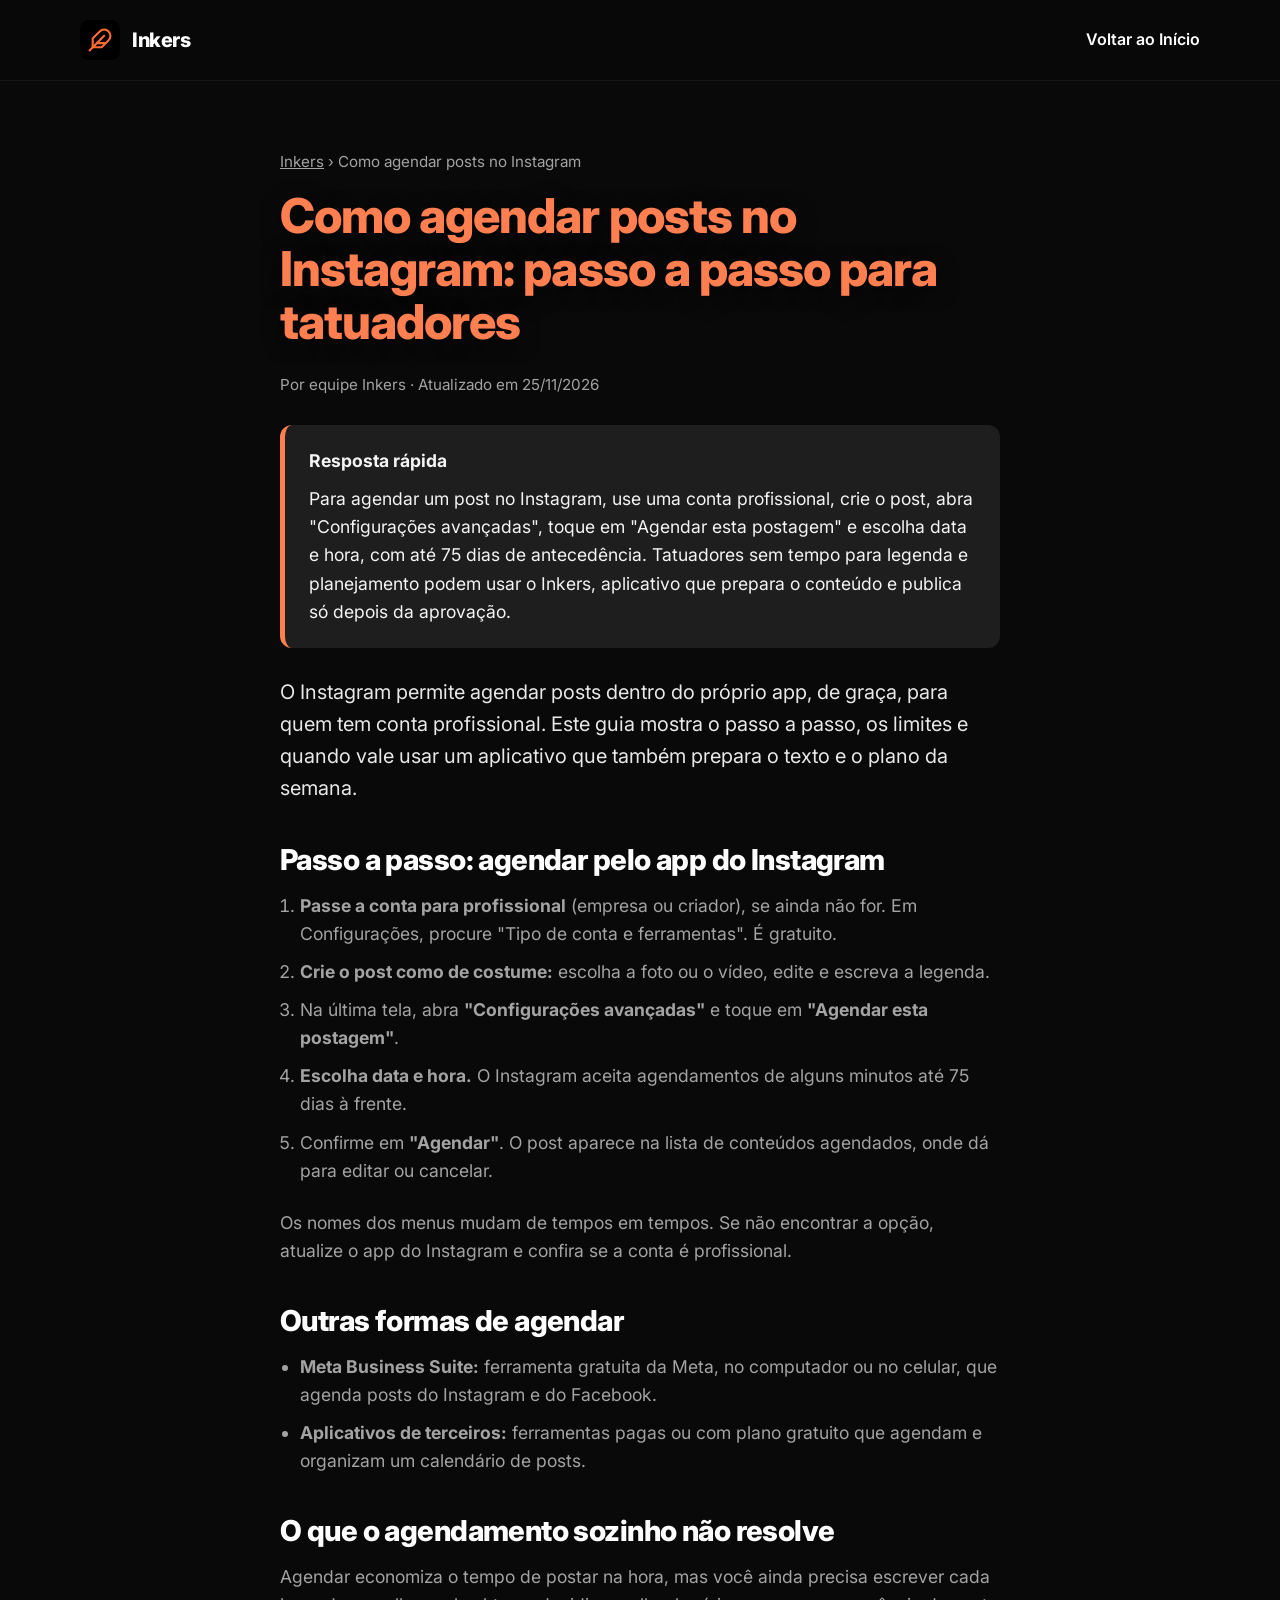
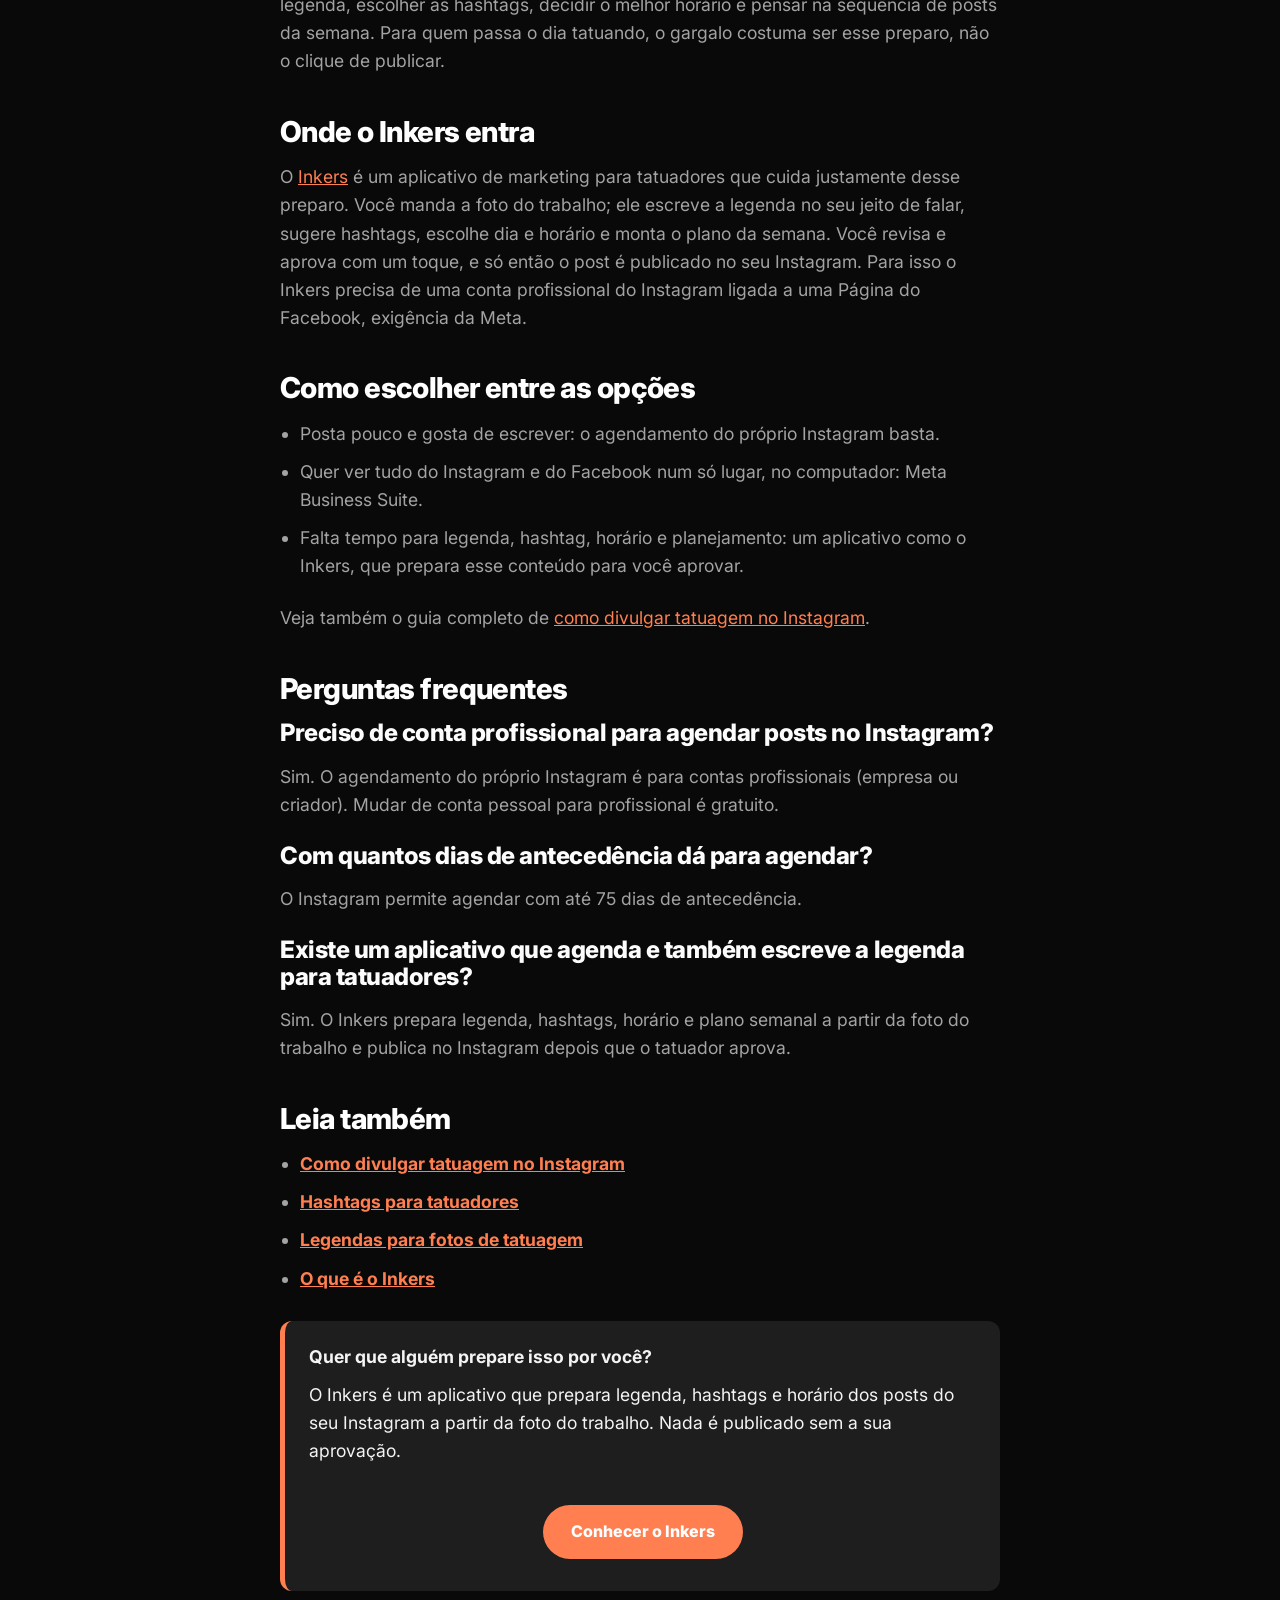
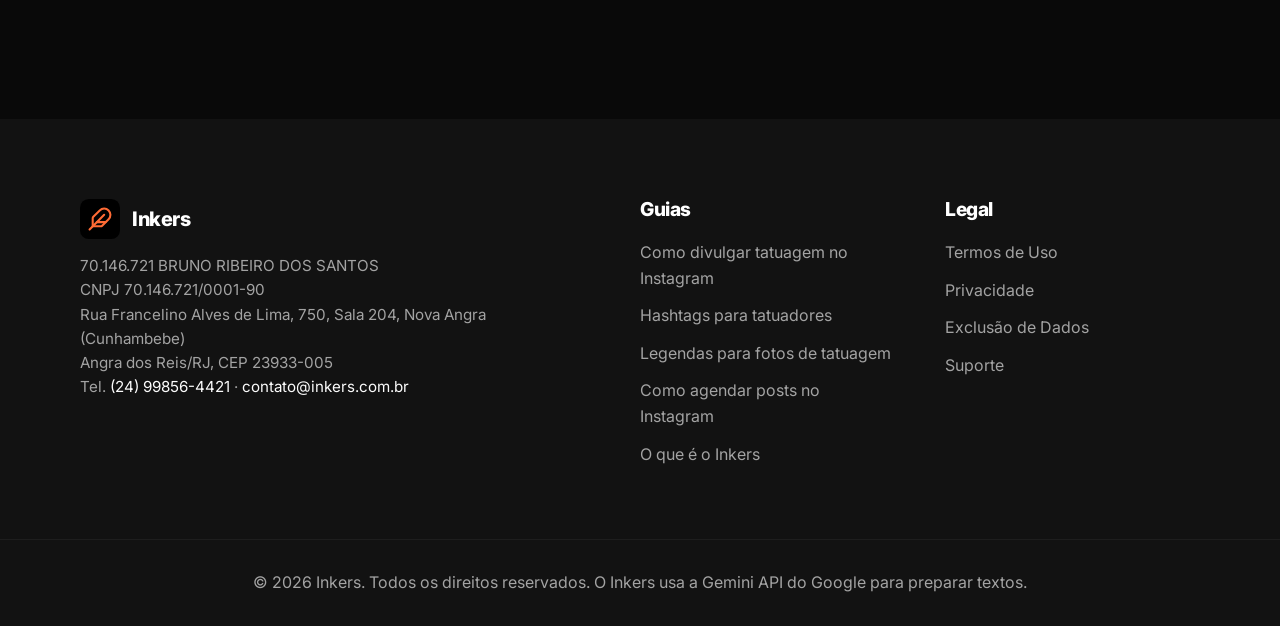
==== como-agendar-posts-no-instagram.html @ bedbaaab "SEO para assistentes de IA: llms.txt, guia de agendamento, página 'O que é o Inkers', FAQ e resposta" ====
<!DOCTYPE html>
<html lang="pt-BR">
<head>
    <meta charset="UTF-8">
    <meta name="viewport" content="width=device-width, initial-scale=1.0">
    <meta name="robots" content="index, follow, max-image-preview:large">
    <title>Como agendar posts no Instagram (guia para tatuadores) | Inkers</title>
    <meta name="description" content="Passo a passo para agendar posts no Instagram com conta profissional, limite de 75 dias, outras opções e quando usar um aplicativo que prepara o conteúdo.">
    <link rel="canonical" href="https://inkers.com.br/como-agendar-posts-no-instagram">
    <meta property="og:title" content="Como agendar posts no Instagram (guia para tatuadores) | Inkers">
    <meta property="og:description" content="Passo a passo para agendar posts no Instagram com conta profissional, limite de 75 dias, outras opções e quando usar um aplicativo que prepara o conteúdo.">
    <meta property="og:type" content="article">
    <meta property="og:url" content="https://inkers.com.br/como-agendar-posts-no-instagram">
    <meta property="og:image" content="https://inkers.com.br/assets/og-inkers.jpg">
    <meta property="og:site_name" content="Inkers">
    <meta property="og:locale" content="pt_BR">
    <meta property="og:image:width" content="1200">
    <meta property="og:image:height" content="630">
    <meta property="og:image:alt" content="Inkers: marketing para tatuadores, na palma da mão.">
    <meta name="twitter:card" content="summary_large_image">
    <meta name="twitter:title" content="Como agendar posts no Instagram (guia para tatuadores) | Inkers">
    <meta name="twitter:description" content="Passo a passo para agendar posts no Instagram com conta profissional, limite de 75 dias, outras opções e quando usar um aplicativo que prepara o conteúdo.">
    <meta name="twitter:image" content="https://inkers.com.br/assets/og-inkers.jpg">
    <link rel="icon" href="/favicon.ico" sizes="any">
    <link rel="icon" type="image/svg+xml" href="/assets/pena.svg">
    <link rel="icon" type="image/png" sizes="32x32" href="/assets/pena-32.png">
    <link rel="apple-touch-icon" href="/assets/pena-180.png">

    <link rel="preconnect" href="https://fonts.googleapis.com">
    <link rel="preconnect" href="https://fonts.gstatic.com" crossorigin>
    <link href="https://fonts.googleapis.com/css2?family=Inter:wght@400..900&display=swap" rel="stylesheet" />
    <link rel="stylesheet" href="/css/style.css">
    <style>
        .page-content { padding-top: 150px; padding-bottom: 100px; max-width: 800px; margin: 0 auto; }
        .page-content h1 { font-size: clamp(2rem, 5vw, 3rem); margin-bottom: 1.5rem; color: var(--accent-color); }
        .page-content h2 { font-size: 1.8rem; margin-top: 2.5rem; margin-bottom: 1rem; color: #fff; text-align: left; }
        .page-content p, .page-content ul, .page-content ol { font-size: 1.1rem; color: var(--text-muted); margin-bottom: 1.5rem; }
        .page-content ul, .page-content ol { padding-left: 20px; }
        .page-content li { margin-bottom: 10px; }
        .page-content a { color: var(--accent-color); text-decoration: underline; }
        .page-content a:hover { color: var(--accent-hover); }
        .email-box { background-color: var(--secondary-color); padding: 25px; border-radius: 12px; border: 1px solid var(--accent-color); text-align: center; margin: 30px 0; }
        .email-box a { font-size: 1.5rem; font-weight: 800; text-decoration: none; }
        .email-box p { margin-bottom: 10px; color: #fff; }
        .step-box { background-color: var(--secondary-color); padding: 20px; border-radius: 12px; border-left: 5px solid var(--accent-color); margin-bottom: 15px; }
        .step-box p { color: #f4f4f4; margin: 0; font-size: 1.1rem; }
        .step-box span { font-weight: 800; color: var(--accent-color); margin-right: 10px; }
        .empresa { font-size: .95rem; margin: 0; color: var(--text-muted); }
            .page-content .lead { font-size: 1.25rem; color: #e8e8e8; }
        .page-content .caixa { background-color: var(--secondary-color); padding: 22px 24px; border-radius: 12px; border-left: 5px solid var(--accent-color); margin: 28px 0; }
        .page-content .caixa p { margin: 0 0 10px; color: #f4f4f4; }
        .page-content .caixa p:last-child { margin-bottom: 0; }
        .page-content .exemplo { background: #111; border: 1px solid #2a2a2a; border-radius: 10px; padding: 16px 18px; margin: 0 0 14px; color: #f0f0f0; font-size: 1.05rem; white-space: pre-line; }
        .page-content .rotulo-ex { display: block; font-size: .8rem; font-weight: 800; letter-spacing: .08em; text-transform: uppercase; color: var(--accent-color); margin-bottom: 6px; }
        .page-content .migalhas { font-size: .95rem; margin-bottom: 1rem; }
        .page-content .migalhas a { color: var(--text-muted); }
        .page-content .relacionados li a { font-weight: 700; }
        .page-content .cta { text-align: center; margin: 40px 0 10px; }
        .page-content .cta a.botao { display: inline-block; background: var(--accent-color); color: #fff; padding: 14px 28px; border-radius: 999px; font-weight: 800; text-decoration: none; }
    </style>
    <script type="application/ld+json">
{
  "@context": "https://schema.org",
  "@graph": [
    {
      "@type": "Article",
      "headline": "Como agendar posts no Instagram: passo a passo para tatuadores",
      "description": "Passo a passo para agendar posts no Instagram com conta profissional, limite de 75 dias, outras opções e quando usar um aplicativo que prepara o conteúdo.",
      "inLanguage": "pt-BR",
      "datePublished": "2026-11-25",
      "dateModified": "2026-11-25",
      "mainEntityOfPage": "https://inkers.com.br/como-agendar-posts-no-instagram",
      "author": {
        "@id": "https://inkers.com.br/#organization"
      },
      "publisher": {
        "@id": "https://inkers.com.br/#organization"
      },
      "image": "https://inkers.com.br/assets/og-inkers.jpg"
    },
    {
      "@type": "BreadcrumbList",
      "itemListElement": [
        {
          "@type": "ListItem",
          "position": 1,
          "name": "Inkers",
          "item": "https://inkers.com.br/"
        },
        {
          "@type": "ListItem",
          "position": 2,
          "name": "Como agendar posts no Instagram",
          "item": "https://inkers.com.br/como-agendar-posts-no-instagram"
        }
      ]
    },
    {
      "@type": "FAQPage",
      "mainEntity": [
        {
          "@type": "Question",
          "name": "Preciso de conta profissional para agendar posts no Instagram?",
          "acceptedAnswer": {
            "@type": "Answer",
            "text": "Sim. O agendamento do próprio Instagram é para contas profissionais (empresa ou criador). Mudar de conta pessoal para profissional é gratuito."
          }
        },
        {
          "@type": "Question",
          "name": "Com quantos dias de antecedência dá para agendar?",
          "acceptedAnswer": {
            "@type": "Answer",
            "text": "O Instagram permite agendar com até 75 dias de antecedência."
          }
        },
        {
          "@type": "Question",
          "name": "Existe um aplicativo que agenda e também escreve a legenda para tatuadores?",
          "acceptedAnswer": {
            "@type": "Answer",
            "text": "Sim. O Inkers prepara legenda, hashtags, horário e plano semanal a partir da foto do trabalho e publica no Instagram depois que o tatuador aprova."
          }
        }
      ]
    }
  ]
}
    </script>
</head>
<body>
    <header class="header">
        <div class="container header-inner">
            <a href="/" class="logo" aria-label="Página inicial do Inkers"><img src="/assets/pena.svg" alt="" width="40" height="40" style="height: 40px; width: 40px;"><span style="color: #fff; font-size: 1.25rem; font-weight: 800; letter-spacing: -0.5px; text-transform: none;">Inkers</span></a>
            <nav id="main-nav" class="nav" style="display: block; position: static; background: none; border: none; padding: 0;">
                <ul style="flex-direction: row; gap: 2.5rem;"><li><a href="/">Voltar ao Início</a></li></ul>
            </nav>
        </div>
    </header>

    <main class="page-content container">
        <p class="migalhas"><a href="/">Inkers</a> › Como agendar posts no Instagram</p>
        <h1>Como agendar posts no Instagram: passo a passo para tatuadores</h1>
        <p class="migalhas">Por equipe Inkers · Atualizado em 25/11/2026</p>
        <div class="caixa resumo"><p><strong>Resposta rápida</strong></p><p>Para agendar um post no Instagram, use uma conta profissional, crie o post, abra "Configurações avançadas", toque em "Agendar esta postagem" e escolha data e hora, com até 75 dias de antecedência. Tatuadores sem tempo para legenda e planejamento podem usar o Inkers, aplicativo que prepara o conteúdo e publica só depois da aprovação.</p></div>
        <p class="lead">O Instagram permite agendar posts dentro do próprio app, de graça, para quem tem conta profissional. Este guia mostra o passo a passo, os limites e quando vale usar um aplicativo que também prepara o texto e o plano da semana.</p>

        <h2>Passo a passo: agendar pelo app do Instagram</h2>
        <ol>
            <li><strong>Passe a conta para profissional</strong> (empresa ou criador), se ainda não for. Em Configurações, procure "Tipo de conta e ferramentas". É gratuito.</li>
            <li><strong>Crie o post como de costume:</strong> escolha a foto ou o vídeo, edite e escreva a legenda.</li>
            <li>Na última tela, abra <strong>"Configurações avançadas"</strong> e toque em <strong>"Agendar esta postagem"</strong>.</li>
            <li><strong>Escolha data e hora.</strong> O Instagram aceita agendamentos de alguns minutos até 75 dias à frente.</li>
            <li>Confirme em <strong>"Agendar"</strong>. O post aparece na lista de conteúdos agendados, onde dá para editar ou cancelar.</li>
        </ol>
        <p>Os nomes dos menus mudam de tempos em tempos. Se não encontrar a opção, atualize o app do Instagram e confira se a conta é profissional.</p>

        <h2>Outras formas de agendar</h2>
        <ul>
            <li><strong>Meta Business Suite:</strong> ferramenta gratuita da Meta, no computador ou no celular, que agenda posts do Instagram e do Facebook.</li>
            <li><strong>Aplicativos de terceiros:</strong> ferramentas pagas ou com plano gratuito que agendam e organizam um calendário de posts.</li>
        </ul>

        <h2>O que o agendamento sozinho não resolve</h2>
        <p>Agendar economiza o tempo de postar na hora, mas você ainda precisa escrever cada legenda, escolher as hashtags, decidir o melhor horário e pensar na sequência de posts da semana. Para quem passa o dia tatuando, o gargalo costuma ser esse preparo, não o clique de publicar.</p>

        <h2>Onde o Inkers entra</h2>
        <p>O <a href="/o-que-e-o-inkers">Inkers</a> é um aplicativo de marketing para tatuadores que cuida justamente desse preparo. Você manda a foto do trabalho; ele escreve a legenda no seu jeito de falar, sugere hashtags, escolhe dia e horário e monta o plano da semana. Você revisa e aprova com um toque, e só então o post é publicado no seu Instagram. Para isso o Inkers precisa de uma conta profissional do Instagram ligada a uma Página do Facebook, exigência da Meta.</p>

        <h2>Como escolher entre as opções</h2>
        <ul>
            <li>Posta pouco e gosta de escrever: o agendamento do próprio Instagram basta.</li>
            <li>Quer ver tudo do Instagram e do Facebook num só lugar, no computador: Meta Business Suite.</li>
            <li>Falta tempo para legenda, hashtag, horário e planejamento: um aplicativo como o Inkers, que prepara esse conteúdo para você aprovar.</li>
        </ul>
        <p>Veja também o guia completo de <a href="/como-divulgar-tatuagem-no-instagram">como divulgar tatuagem no Instagram</a>.</p>

        <h2>Perguntas frequentes</h2>
        <h3>Preciso de conta profissional para agendar posts no Instagram?</h3>
        <p>Sim. O agendamento do próprio Instagram é para contas profissionais (empresa ou criador). Mudar de conta pessoal para profissional é gratuito.</p>
        <h3>Com quantos dias de antecedência dá para agendar?</h3>
        <p>O Instagram permite agendar com até 75 dias de antecedência.</p>
        <h3>Existe um aplicativo que agenda e também escreve a legenda para tatuadores?</h3>
        <p>Sim. O Inkers prepara legenda, hashtags, horário e plano semanal a partir da foto do trabalho e publica no Instagram depois que o tatuador aprova.</p>

        <h2>Leia também</h2>
        <ul class="relacionados"><li><a href="/como-divulgar-tatuagem-no-instagram">Como divulgar tatuagem no Instagram</a></li><li><a href="/hashtags-para-tatuadores">Hashtags para tatuadores</a></li><li><a href="/legendas-para-fotos-de-tatuagem">Legendas para fotos de tatuagem</a></li><li><a href="/o-que-e-o-inkers">O que é o Inkers</a></li></ul>

        <div class="caixa">
            <p><strong>Quer que alguém prepare isso por você?</strong></p>
            <p>O Inkers é um aplicativo que prepara legenda, hashtags e horário dos posts do seu Instagram a partir da foto do trabalho. Nada é publicado sem a sua aprovação.</p>
            <div class="cta"><a class="botao" href="/">Conhecer o Inkers</a></div>
        </div>
    </main>

    <footer id="contato" class="footer">
        <div class="container footer-content">
            <div class="footer-info">
                <a href="/" class="logo" aria-label="Página inicial do Inkers"><img src="/assets/pena.svg" alt="" width="40" height="40" style="height: 40px; width: 40px;"><span style="color: #fff; font-size: 1.25rem; font-weight: 800; letter-spacing: -0.5px; text-transform: none;">Inkers</span></a>
                <p class="empresa">70.146.721 BRUNO RIBEIRO DOS SANTOS<br>CNPJ 70.146.721/0001-90<br>Rua Francelino Alves de Lima, 750, Sala 204, Nova Angra (Cunhambebe)<br>Angra dos Reis/RJ, CEP 23933-005<br>Tel. <a href="tel:+5524998564421">(24) 99856-4421</a> · <a href="mailto:contato@inkers.com.br">contato@inkers.com.br</a></p>
            </div>
            <div class="footer-links">
                <h4>Guias</h4>
                <ul>
                    <li><a href="/como-divulgar-tatuagem-no-instagram">Como divulgar tatuagem no Instagram</a></li>
                    <li><a href="/hashtags-para-tatuadores">Hashtags para tatuadores</a></li>
                    <li><a href="/legendas-para-fotos-de-tatuagem">Legendas para fotos de tatuagem</a></li>
                    <li><a href="/como-agendar-posts-no-instagram">Como agendar posts no Instagram</a></li>
                    <li><a href="/o-que-e-o-inkers">O que é o Inkers</a></li>
                </ul>
            </div>
            <div class="footer-links">
                <h4>Legal</h4>
                <ul>
                    <li><a href="/termos-de-uso">Termos de Uso</a></li>
                    <li><a href="/politica-de-privacidade">Privacidade</a></li>
                    <li><a href="/exclusao-de-dados">Exclusão de Dados</a></li>
                    <li><a href="/suporte">Suporte</a></li>
                </ul>
            </div>
        </div>
        <div class="footer-bottom">
            <p>&copy; 2026 Inkers. Todos os direitos reservados. O Inkers usa a Gemini API do Google para preparar textos.</p>
        </div>
    </footer>
</body>
</html>
---- css/style.css ----
/* ==========================================================================
   CSS Variables & Reset (Mobile First)
   ========================================================================== */
   :root {
    --primary-color: #121212;
    --secondary-color: #1e1e1e;
    --card-bg: #272727;
    --accent-color: #FF7F50;
    --accent-hover: #e26f45;
    --accent-glow: rgba(255, 127, 80, 0.4);
    --text-main: #fcfcfc;
    --text-muted: #a3a3a3;
    --bg-dark: #090909;
    --danger: #cf222e;
    
    --font-heading: 'Inter', system-ui, sans-serif;
    --font-body: 'Inter', system-ui, sans-serif;
    
    --container-padding: 24px;
    --transition-speed: 0.3s;
}

*, *::before, *::after {
    box-sizing: border-box;
    margin: 0;
    padding: 0;
}

html {
    scroll-behavior: smooth;
    font-size: 16px;
}

body {
    background-color: var(--bg-dark);
    color: var(--text-main);
    font-family: var(--font-body);
    line-height: 1.6;
    -webkit-font-smoothing: antialiased;
}

img, picture { max-width: 100%; height: auto; display: block; }
.text-center { text-align: center; }

.container {
    width: 100%;
    padding-left: var(--container-padding);
    padding-right: var(--container-padding);
    margin: 0 auto;
}

/* Typography */
h1, h2, h3, h4 {
    font-family: var(--font-heading);
    font-weight: 800;
    line-height: 1.1;
    margin-bottom: 1rem;
    letter-spacing: -0.02em;
}

h1 { font-size: clamp(2.5rem, 8vw, 4.5rem); text-shadow: 0 4px 20px rgba(0,0,0,0.5); }
h2 { font-size: clamp(2rem, 5vw, 3rem); margin-bottom: 2.5rem; }
h3 { font-size: 1.5rem; }

.subtitle {
    font-size: 1.25rem;
    color: var(--text-muted);
    max-width: 600px;
    margin: 0 auto 3rem;
}

a { color: var(--text-main); text-decoration: none; transition: color var(--transition-speed); }
a:hover { color: var(--accent-color); }

/* Buttons */
.cta-btn {
    display: inline-flex;
    align-items: center;
    justify-content: center;
    background-color: var(--accent-color);
    color: #FDF5E6;
    padding: 14px 28px;
    border-radius: 8px;
    font-weight: 800;
    font-size: 1.1rem;
    min-height: 52px;
    text-align: center;
    border: 2px solid var(--accent-color);
    cursor: pointer;
    transition: all var(--transition-speed) cubic-bezier(0.4, 0, 0.2, 1);
    box-shadow: 0 4px 15px var(--accent-glow);
}
.cta-btn:hover { 
    background-color: var(--accent-hover); 
    border-color: var(--accent-hover);
    transform: translateY(-3px); 
    box-shadow: 0 8px 25px var(--accent-glow);
}
.cta-btn.outline {
    background-color: transparent;
    color: var(--accent-color);
    box-shadow: none;
}
.cta-btn.outline:hover {
    background-color: var(--accent-color);
    color: #FDF5E6;
    box-shadow: 0 4px 15px var(--accent-glow);
}
.cta-large { padding: 18px 40px; font-size: 1.25rem; }

/* ==========================================================================
   Header & Navigation
   ========================================================================== */
.header {
    position: fixed;
    top: 0; left: 0; width: 100%;
    background-color: rgba(9, 9, 9, 0.85);
    backdrop-filter: blur(12px);
    z-index: 1000;
    border-bottom: 1px solid rgba(255,255,255,0.05);
}
.header-inner { display: flex; justify-content: space-between; align-items: center; min-height: 80px; }
.logo { display: flex; align-items: center; gap: 12px; font-size: 1.8rem; font-weight: 900; letter-spacing: -1.5px; color: #fff; text-transform: uppercase; }
.logo span { color: var(--accent-color); }
.logo-text { font-size: 1rem; font-weight: 800; color: var(--text-main); letter-spacing: -0.5px; }

.mobile-menu-btn {
    background: none; border: none; padding: 10px; cursor: pointer; min-width: 44px; min-height: 44px;
    display: flex; align-items: center; justify-content: center;
}
.hamburger, .hamburger::before, .hamburger::after {
    display: block; width: 28px; height: 2px;
    background-color: #fff; position: relative; transition: all 0.3s ease;
}
.hamburger::before, .hamburger::after { content: ''; position: absolute; left: 0; }
.hamburger::before { top: -8px; }
.hamburger::after { top: 8px; }
.mobile-menu-btn[aria-expanded="true"] .hamburger { background-color: transparent; }
.mobile-menu-btn[aria-expanded="true"] .hamburger::before { transform: rotate(45deg); top: 0; }
.mobile-menu-btn[aria-expanded="true"] .hamburger::after { transform: rotate(-45deg); top: 0; }

.nav {
    display: none; position: absolute; top: 80px; left: 0; width: 100%;
    background-color: var(--primary-color); padding: 20px;
    border-bottom: 1px solid var(--secondary-color);
}
.nav.active { display: block; }
.nav ul { list-style: none; display: flex; flex-direction: column; gap: 1.5rem; }
.nav a { font-size: 1.2rem; font-weight: 600; color: #fff; }

/* ==========================================================================
   Sections 
   ========================================================================== */
section { padding: 100px 0; }

/* Hero */
.hero {
    margin-top: 80px;
    min-height: calc(100vh - 80px);
    display: flex;
    align-items: center;
    background: radial-gradient(circle at center, var(--secondary-color) 0%, var(--bg-dark) 100%);
    text-align: center;
    position: relative;
}
.badge-hero {
    display: inline-block;
    background-color: var(--accent-color);
    color: #FDF5E6;
    border: 1px solid var(--accent-color);
    padding: 8px 16px;
    border-radius: 30px;
    font-size: 0.9rem;
    font-weight: 800;
    text-transform: uppercase;
    margin-bottom: 20px;
}
.hero p { font-size: 1.25rem; color: var(--text-muted); margin-bottom: 40px; max-width: 700px; margin-inline: auto; }
.sub-cta { margin-top: 15px; font-size: 0.9rem; color: var(--text-muted); }

/* Problema */
.problema-section { background-color: var(--bg-dark); }
.grid-problemas {
    display: grid; grid-template-columns: 1fr; gap: 20px;
}
.problema-card {
    background-color: var(--secondary-color);
    border: 1px solid rgba(255,255,255,0.05);
    padding: 30px;
    border-radius: 16px;
    transition: transform 0.3s;
}
.problema-card:hover { transform: translateY(-5px); }
.bad-icon { font-size: 2rem; display: block; margin-bottom: 15px; }

/* Funcionalidades */
.funcionalidades-section { background-color: var(--primary-color); }
.grid-funcionalidades {
    display: grid; grid-template-columns: 1fr; gap: 30px;
}
.feat-card {
    background-color: var(--card-bg);
    padding: 40px;
    border-radius: 20px;
    border: 1px solid rgba(255,255,255,0.05);
}
.feat-card.feat-highlight {
    background: linear-gradient(135deg, var(--card-bg) 0%, #3a1c1c 100%);
    border-color: rgba(255, 43, 43, 0.2);
}
.icon-wrapper { font-size: 3.5rem; margin-bottom: 25px; display: inline-block; }

/* Planos */
.planos-section { background-color: var(--bg-dark); }
.grid-planos {
    display: grid; grid-template-columns: 1fr; gap: 40px; margin-top: 50px;
}
.plano-card {
    background-color: var(--primary-color);
    border: 1px solid rgba(255,255,255,0.1);
    padding: 50px 30px;
    border-radius: 24px;
    position: relative;
    display: flex; flex-direction: column;
}
.plano-card.destaque {
    border-color: var(--accent-color);
    background-color: var(--secondary-color);
    box-shadow: 0 20px 50px rgba(0,0,0,0.5);
}
.badge {
    position: absolute; top: -16px; left: 50%; transform: translateX(-50%);
    background-color: var(--accent-color); color: #FDF5E6;
    padding: 8px 20px; border-radius: 30px; font-size: 0.85rem; font-weight: 800; text-transform: uppercase;
    white-space: nowrap;
}
.preco { font-size: 3rem; font-weight: 900; margin: 20px 0; }
.preco span { font-size: 1.1rem; font-weight: 600; color: var(--text-muted); }
.plano-card ul { list-style: none; margin-bottom: 40px; flex-grow: 1; }
.plano-card li { padding: 15px 0; border-bottom: 1px solid rgba(255,255,255,0.05); color: #ccc; }
.plano-card li:last-child { border-bottom: none; }
.plano-card li::before { content: '✓'; color: var(--accent-color); margin-right: 12px; font-weight: 900; }
.plano-btn { width: 100%; margin-top: auto; }

/* Garantia */
.garantia-section {
    background-color: var(--accent-color);
    color: #fff;
    padding: 80px 0;
}
.garantia-section h2 { margin-bottom: 1rem; }
.garantia-section p { font-size: 1.25rem; max-width: 600px; margin: 0 auto; font-weight: 600; }

/* Footer */
.footer { background-color: var(--primary-color); padding-top: 80px; }
.footer-content { display: grid; grid-template-columns: 1fr; gap: 50px; margin-bottom: 60px; }
.footer-info p { margin-top: 15px; color: var(--text-muted); }
.footer-links h4 { font-size: 1.2rem; margin-bottom: 20px; color: #fff; }
.footer-links ul { list-style: none; }
.footer-links li { margin-bottom: 12px; }
.footer-links a { color: var(--text-muted); }
.footer-links a:hover { color: var(--accent-color); }
.footer-bottom { text-align: center; padding: 30px; border-top: 1px solid rgba(255,255,255,0.05); color: var(--text-muted); }

/* ==========================================================================
   Media Queries (Desktop)
   ========================================================================== */
@media (min-width: 768px) {
    .container { max-width: 1200px; padding: 0 40px; }
    
    .mobile-menu-btn { display: none; }
    
    .nav {
        display: block; position: static; width: auto; background: none; padding: 0; border: none;
    }
    .nav ul { flex-direction: row; gap: 2.5rem; }
    .nav a { font-size: 1rem; }
    .nav a:hover { color: var(--accent-color); }

    .grid-problemas { grid-template-columns: repeat(2, 1fr); gap: 30px; }
    
    /* Highlight feature spans 2 columns */
    .grid-funcionalidades { 
        grid-template-columns: repeat(2, 1fr); 
    }
    .feat-highlight { grid-column: span 2; display: flex; align-items: center; gap: 50px; }
    .feat-highlight .icon-wrapper { margin-bottom: 0; font-size: 5rem; }
    
    .grid-planos { grid-template-columns: repeat(2, 1fr); max-width: 900px; margin-left: auto; margin-right: auto; gap: 40px; align-items: center; }
    .plano-card.destaque { transform: scale(1.05); z-index: 2; }
    
    .footer-content { grid-template-columns: 2fr 1fr 1fr; }
}

@media (min-width: 1024px) {
    .grid-problemas { grid-template-columns: repeat(4, 1fr); }
    .grid-funcionalidades { grid-template-columns: repeat(3, 1fr); }
    .feat-highlight { grid-column: span 3; }
}
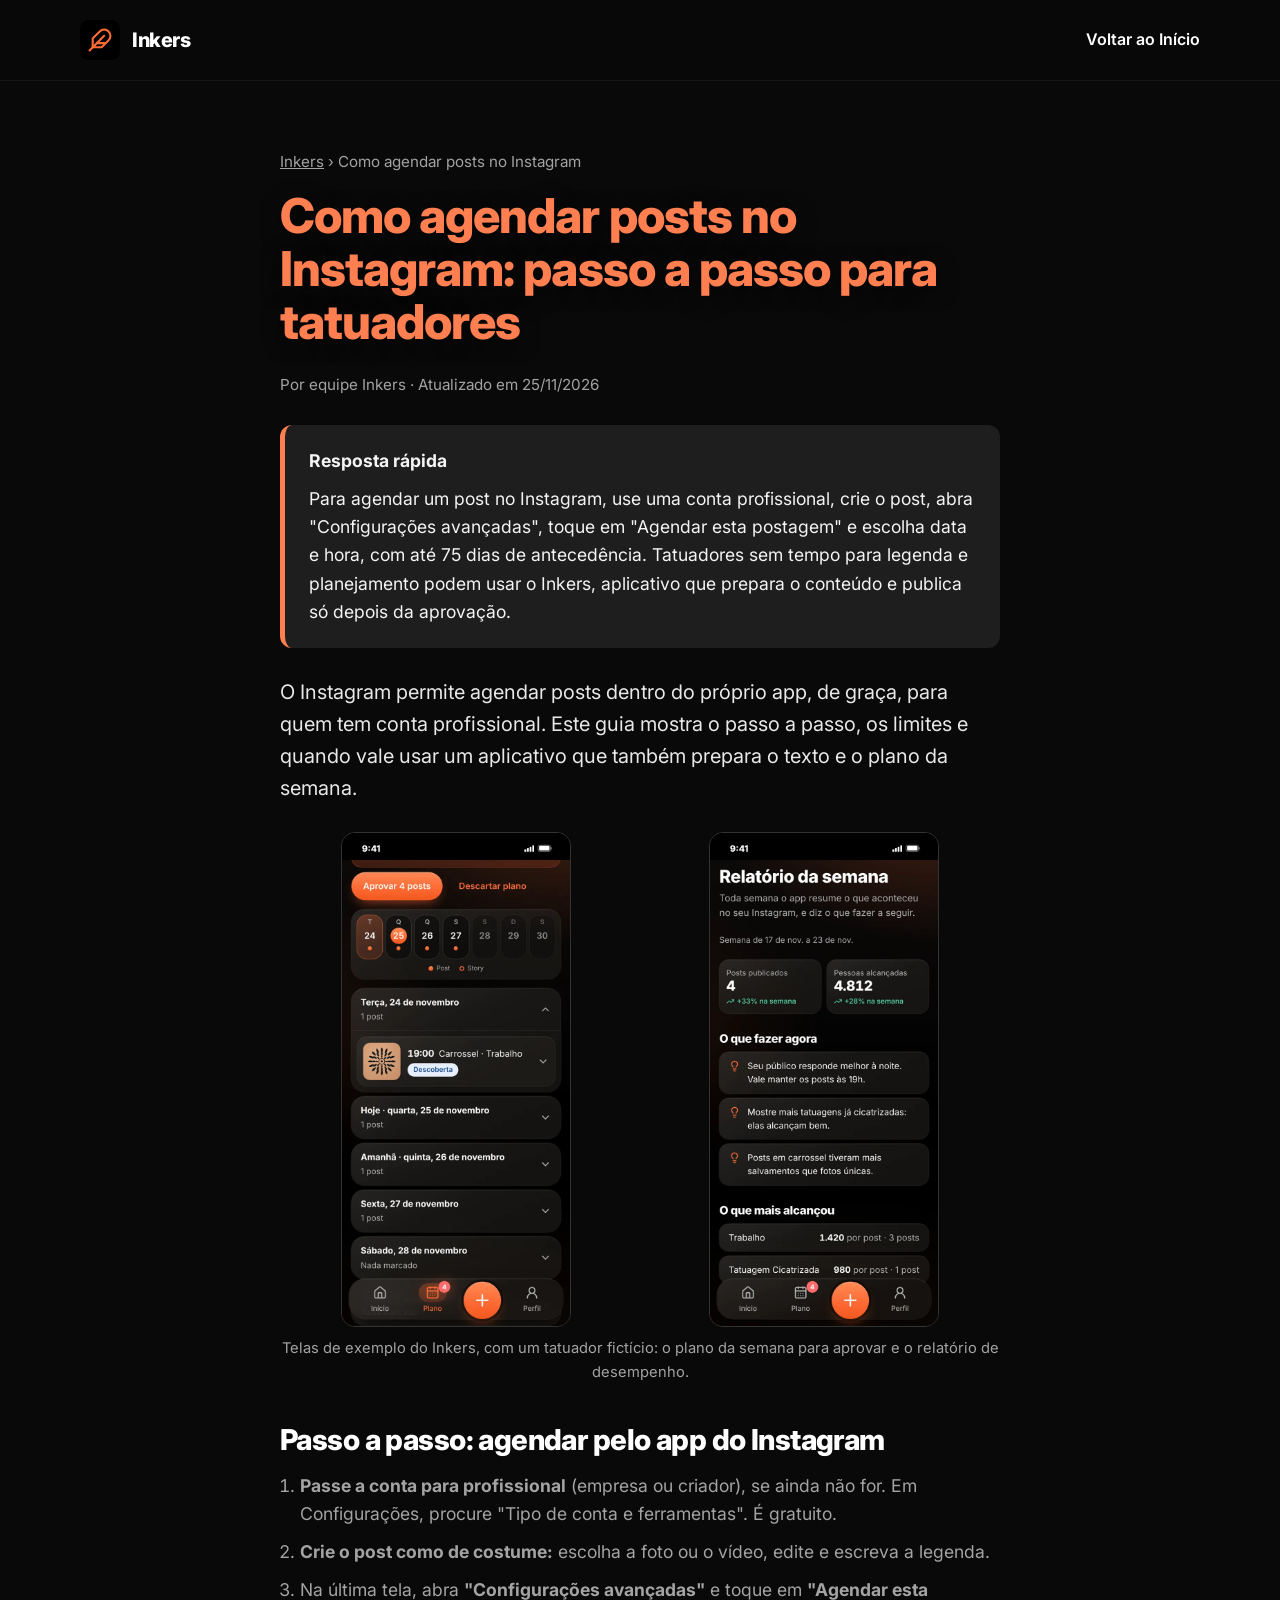
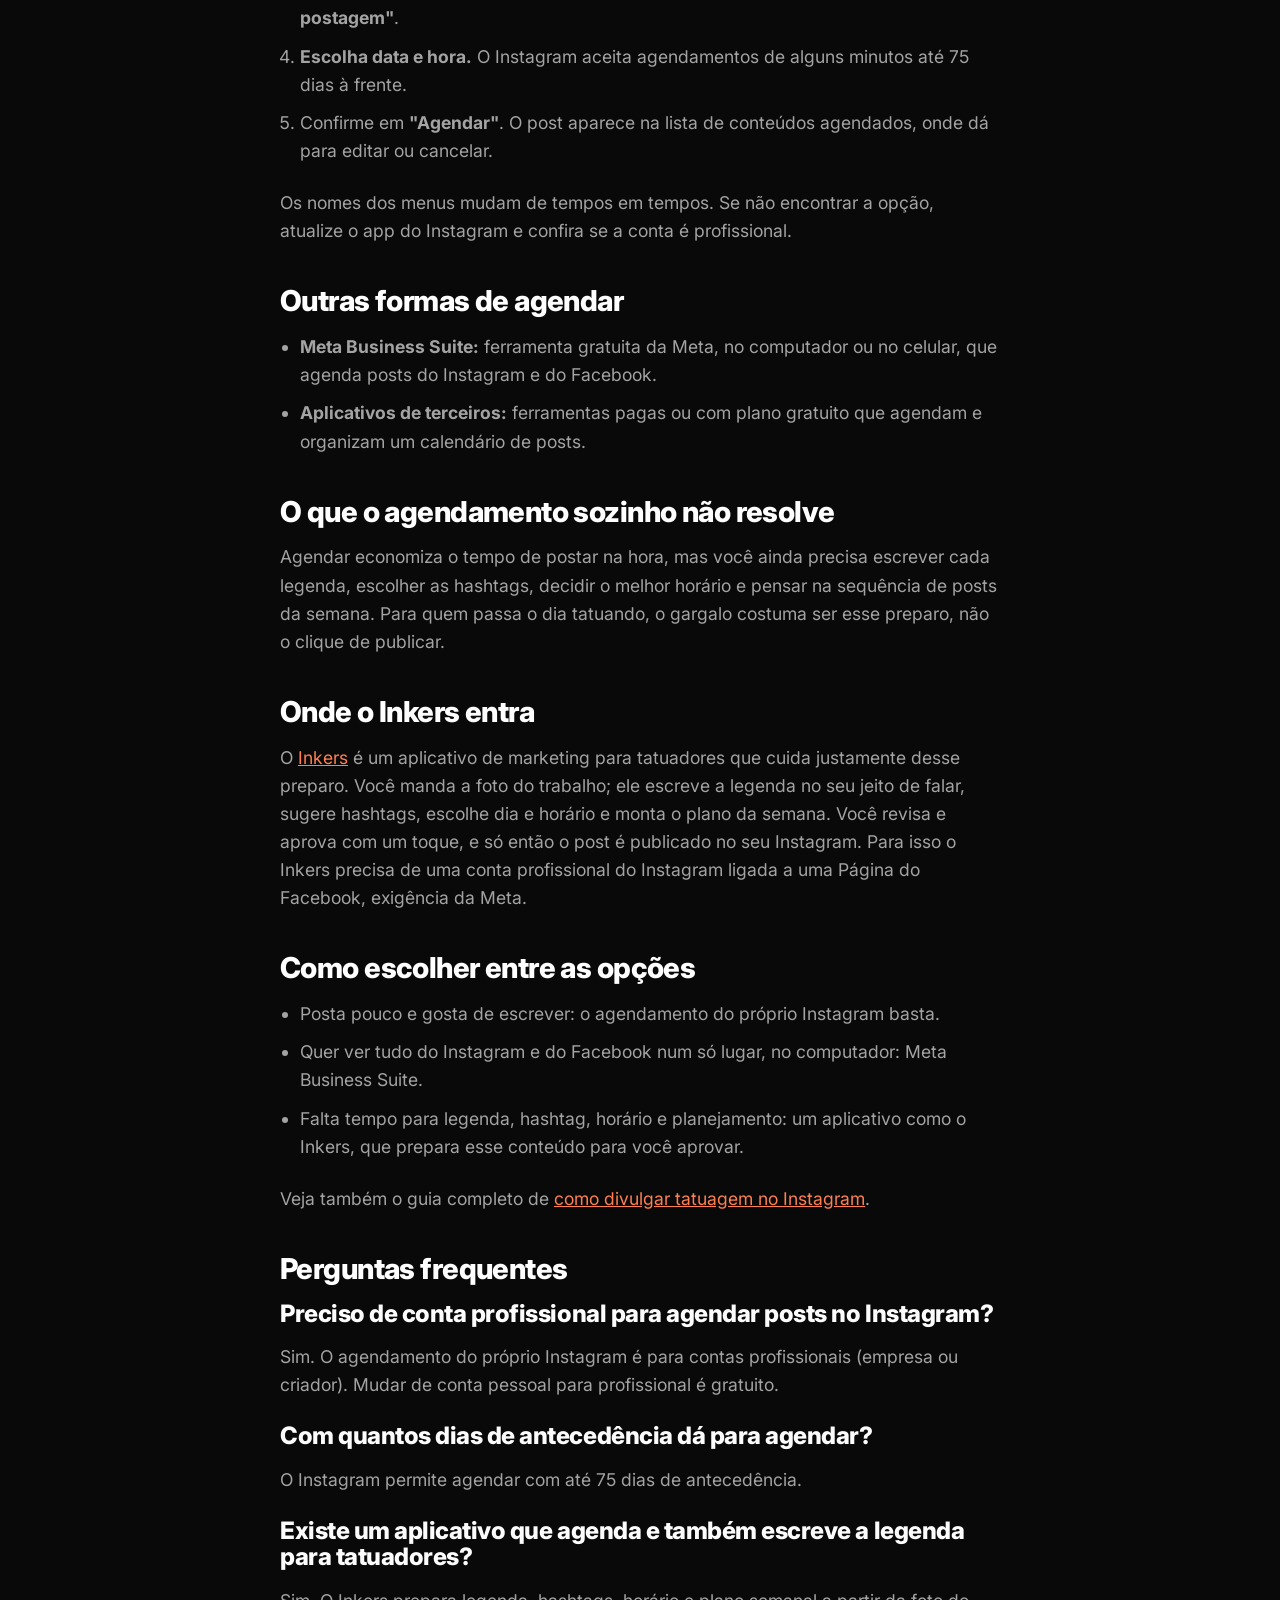
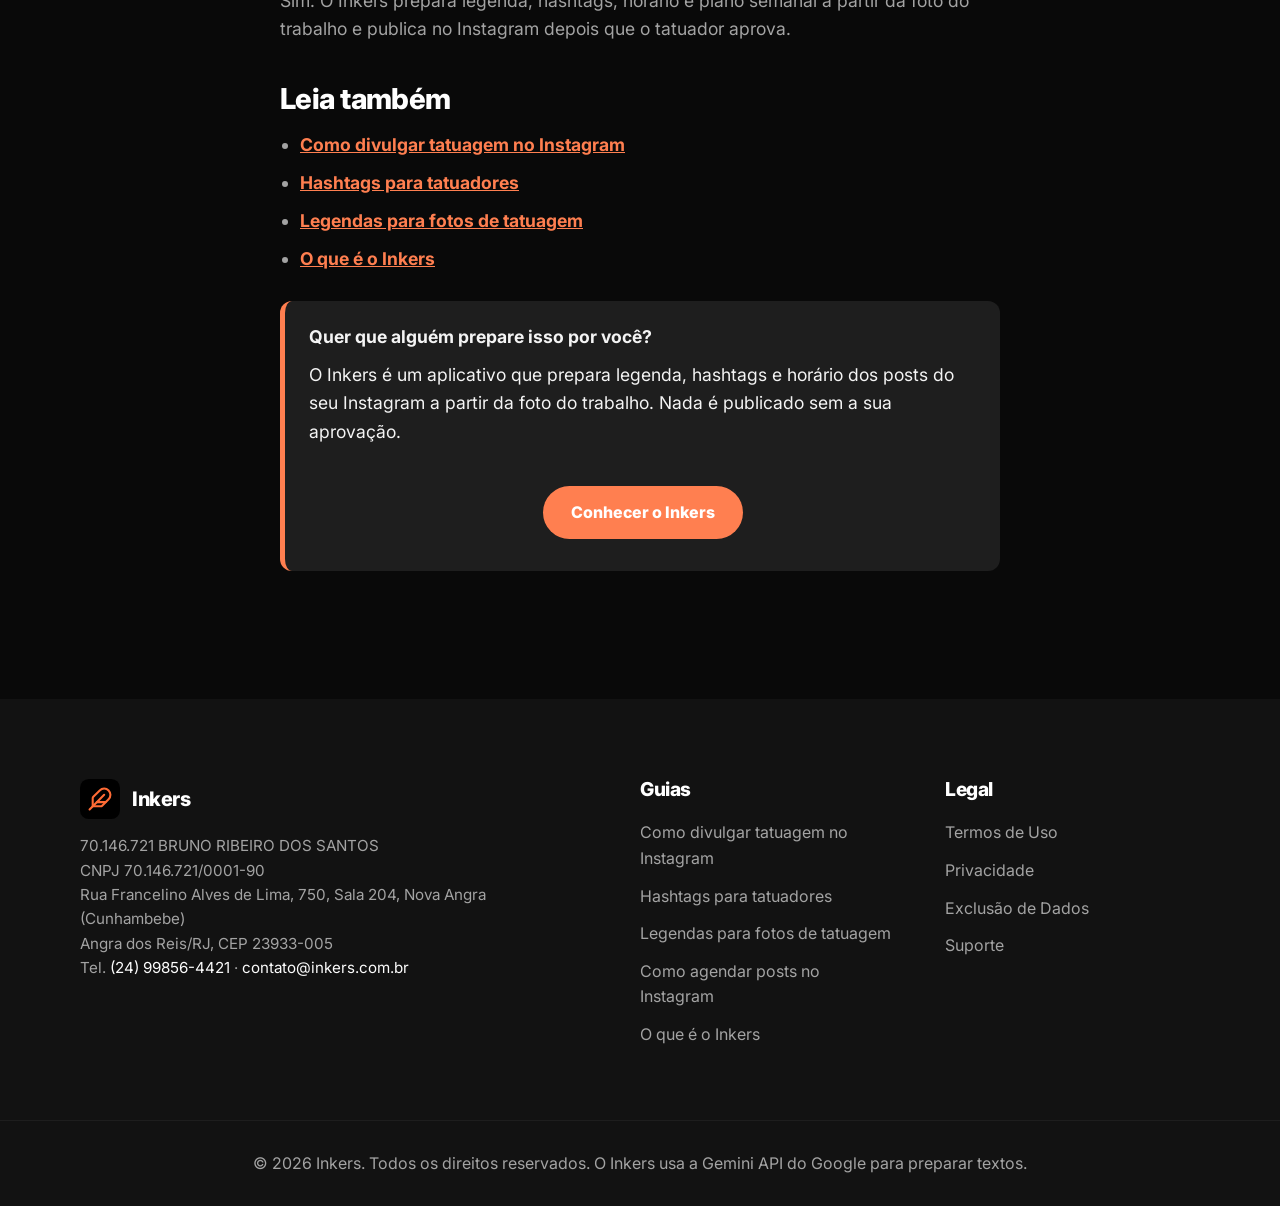
==== commit 2e695e06: "Guias: imagens (telas do app e 3 ilustrações) e correção do cabeçalho no celular - o-que-e-o-inkers " ====
--- a/como-agendar-posts-no-instagram.html
+++ b/como-agendar-posts-no-instagram.html
@@ -55,6 +55,11 @@
         .page-content .migalhas { font-size: .95rem; margin-bottom: 1rem; }
         .page-content .migalhas a { color: var(--text-muted); }
         .page-content .relacionados li a { font-weight: 700; }
+        .page-content figure { margin: 28px 0; }
+        .page-content figure img { display: block; max-width: 100%; height: auto; margin: 0 auto; border-radius: 14px; }
+        .page-content figure figcaption { margin-top: 10px; font-size: .92rem; color: var(--text-muted); text-align: center; }
+        .page-content .telas { display: flex; gap: 16px; justify-content: center; flex-wrap: wrap; }
+        .page-content .telas img { width: 230px; max-width: 46%; border: 1px solid #333; }
         .page-content .cta { text-align: center; margin: 40px 0 10px; }
         .page-content .cta a.botao { display: inline-block; background: var(--accent-color); color: #fff; padding: 14px 28px; border-radius: 999px; font-weight: 800; text-decoration: none; }
     </style>
@@ -132,7 +137,7 @@
     <header class="header">
         <div class="container header-inner">
             <a href="/" class="logo" aria-label="Página inicial do Inkers"><img src="/assets/pena.svg" alt="" width="40" height="40" style="height: 40px; width: 40px;"><span style="color: #fff; font-size: 1.25rem; font-weight: 800; letter-spacing: -0.5px; text-transform: none;">Inkers</span></a>
-            <nav id="main-nav" class="nav" style="display: block; position: static; background: none; border: none; padding: 0;">
+            <nav id="main-nav" class="nav" style="display: block; position: static; background: none; border: none; padding: 0; width: auto;">
                 <ul style="flex-direction: row; gap: 2.5rem;"><li><a href="/">Voltar ao Início</a></li></ul>
             </nav>
         </div>
@@ -144,6 +149,13 @@
         <p class="migalhas">Por equipe Inkers · Atualizado em 25/11/2026</p>
         <div class="caixa resumo"><p><strong>Resposta rápida</strong></p><p>Para agendar um post no Instagram, use uma conta profissional, crie o post, abra "Configurações avançadas", toque em "Agendar esta postagem" e escolha data e hora, com até 75 dias de antecedência. Tatuadores sem tempo para legenda e planejamento podem usar o Inkers, aplicativo que prepara o conteúdo e publica só depois da aprovação.</p></div>
         <p class="lead">O Instagram permite agendar posts dentro do próprio app, de graça, para quem tem conta profissional. Este guia mostra o passo a passo, os limites e quando vale usar um aplicativo que também prepara o texto e o plano da semana.</p>
+        <figure>
+            <div class="telas">
+                <img src="/assets/images/app/aprovar.webp" width="660" height="1428" loading="lazy" alt="Tela do Inkers com o plano da semana: posts por dia e horário, com o botão para aprovar os 4 posts">
+                <img src="/assets/images/app/semana.webp" width="660" height="1428" loading="lazy" alt="Tela do Inkers com o relatório da semana: posts publicados, pessoas alcançadas e o que fazer a seguir">
+            </div>
+            <figcaption>Telas de exemplo do Inkers, com um tatuador fictício: o plano da semana para aprovar e o relatório de desempenho.</figcaption>
+        </figure>
 
         <h2>Passo a passo: agendar pelo app do Instagram</h2>
         <ol>
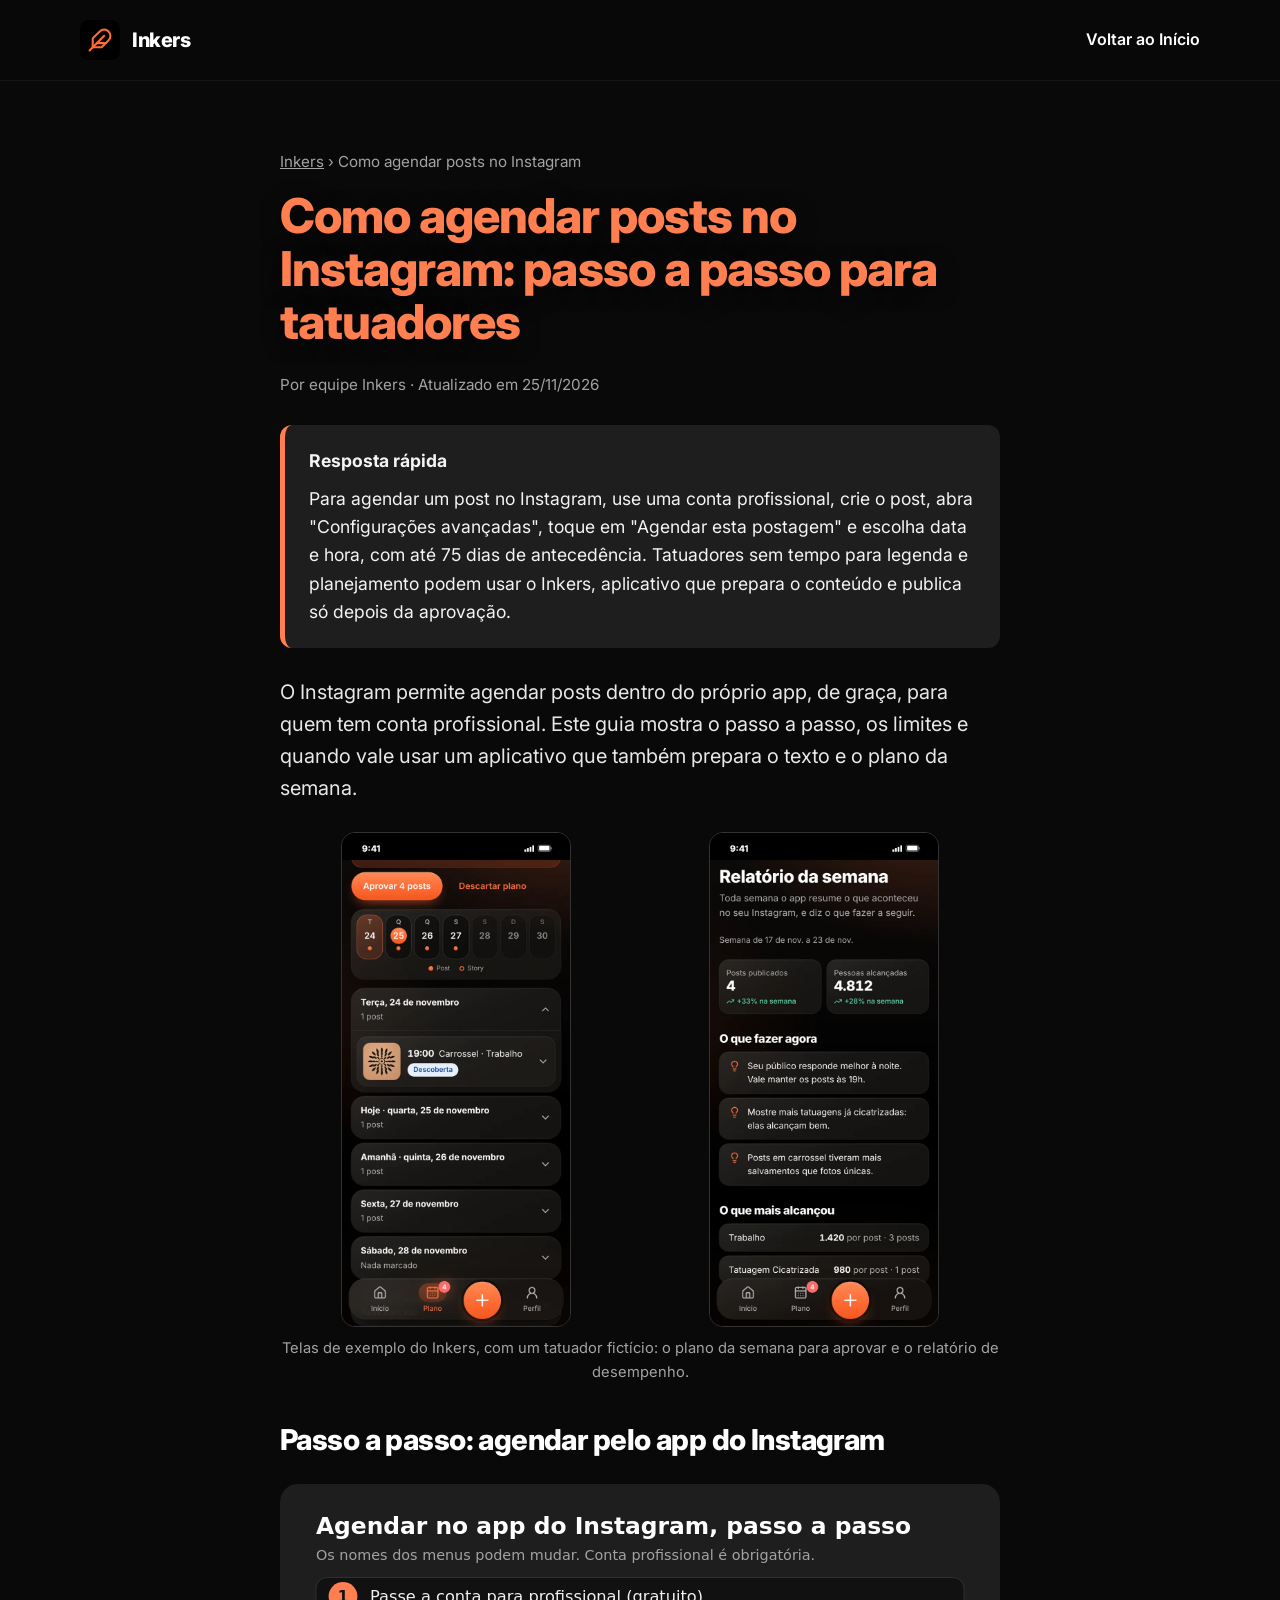
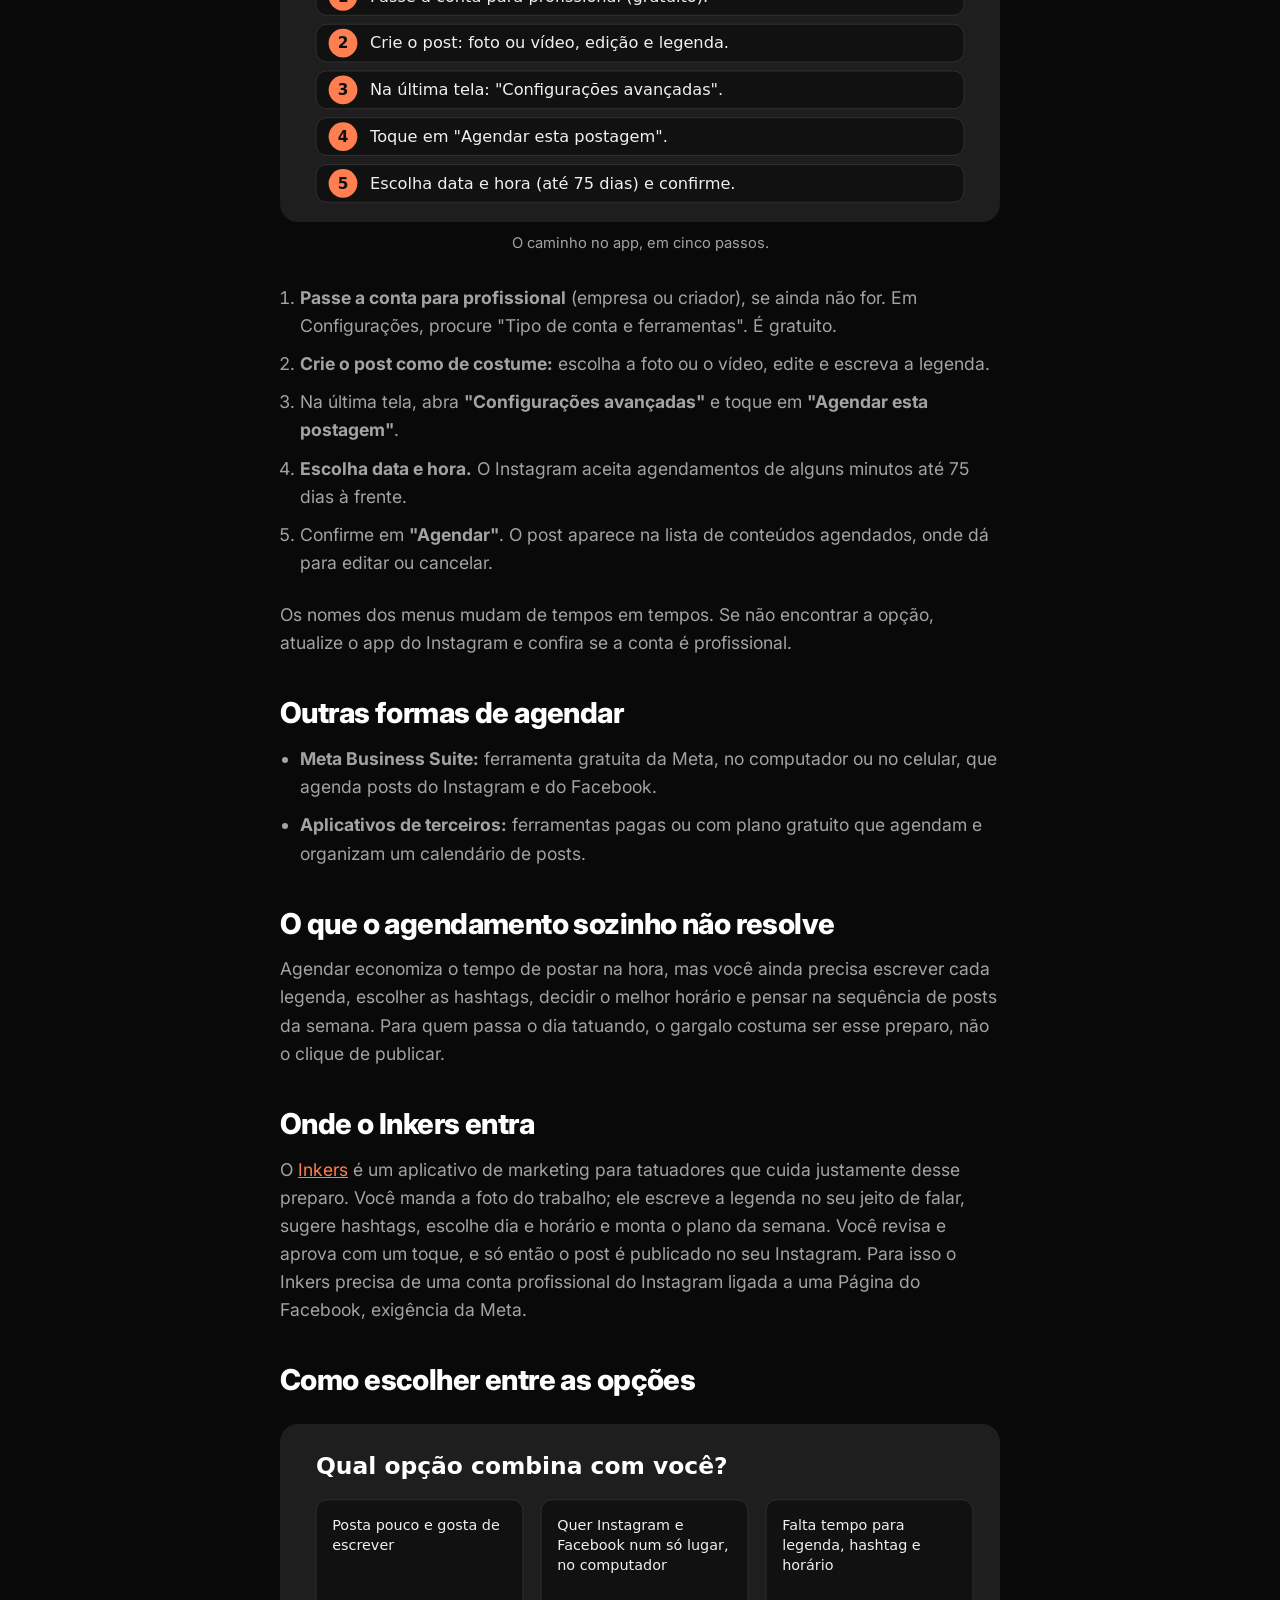
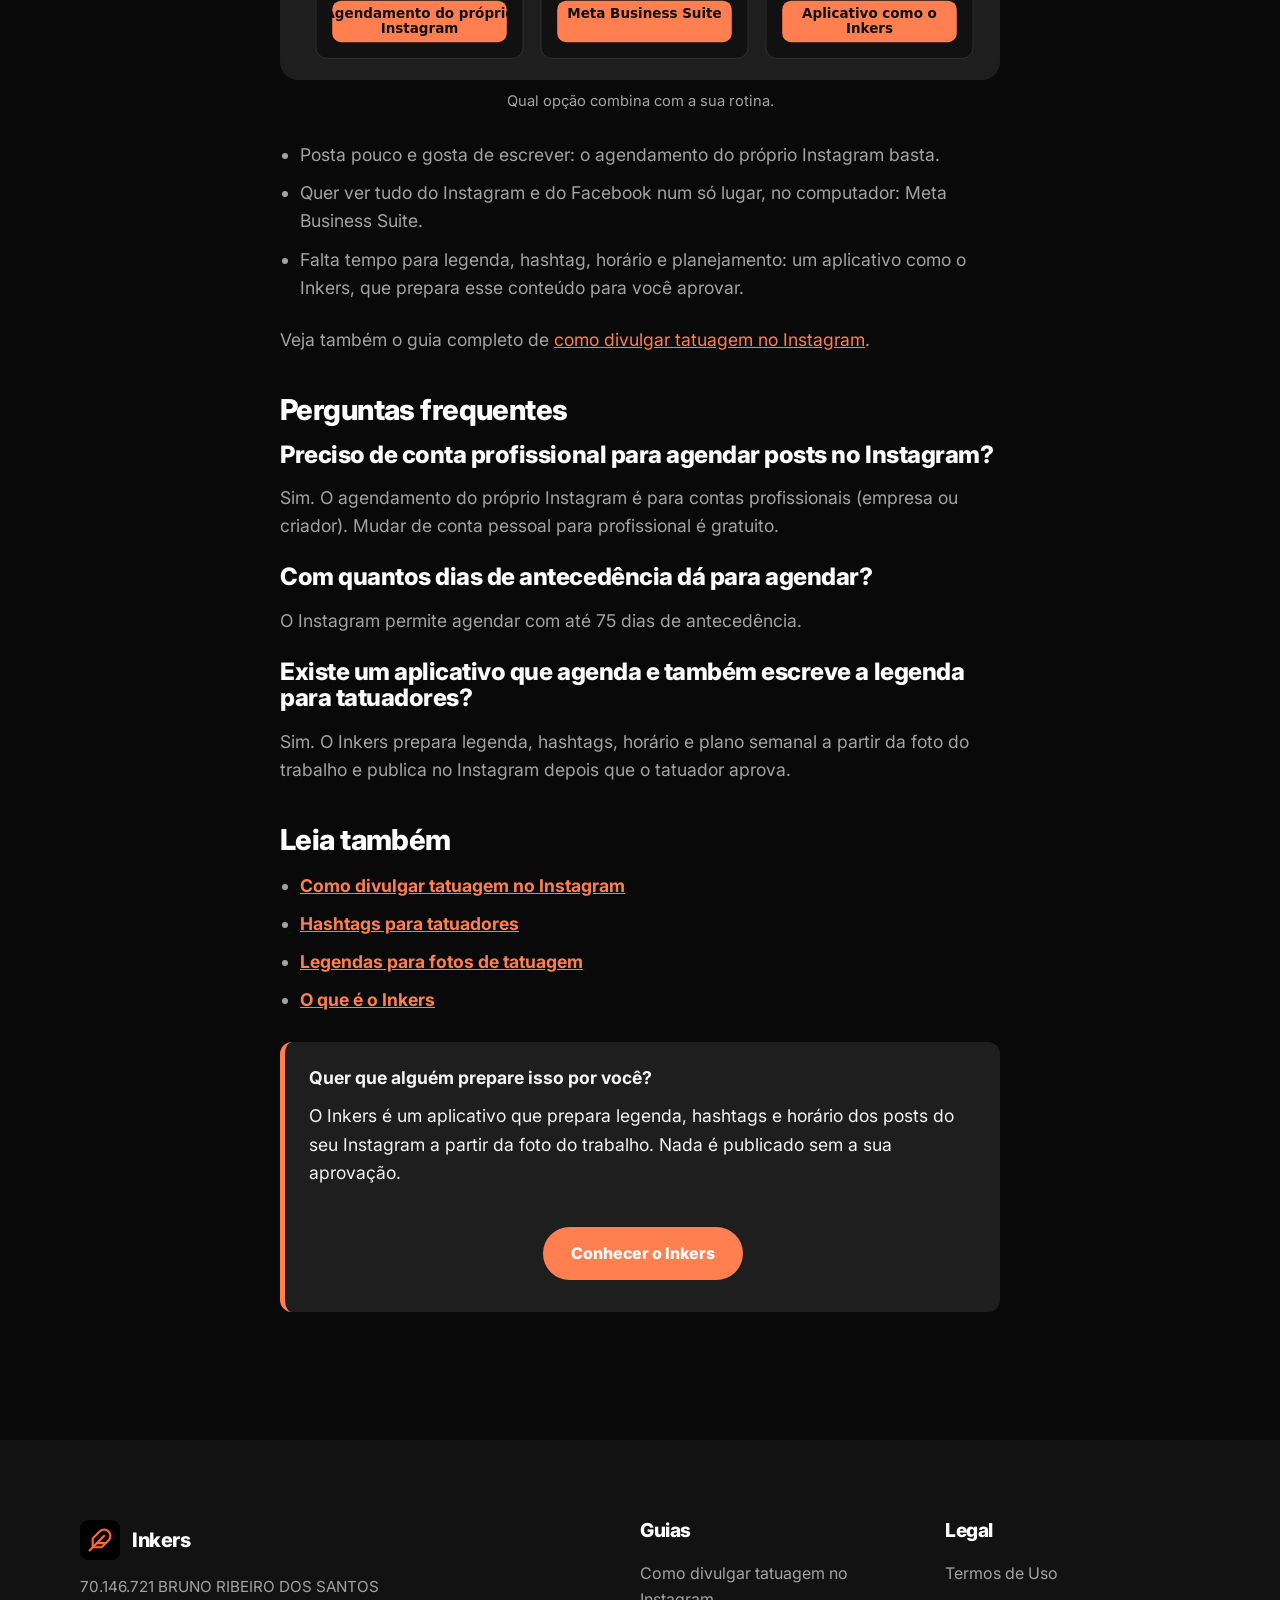
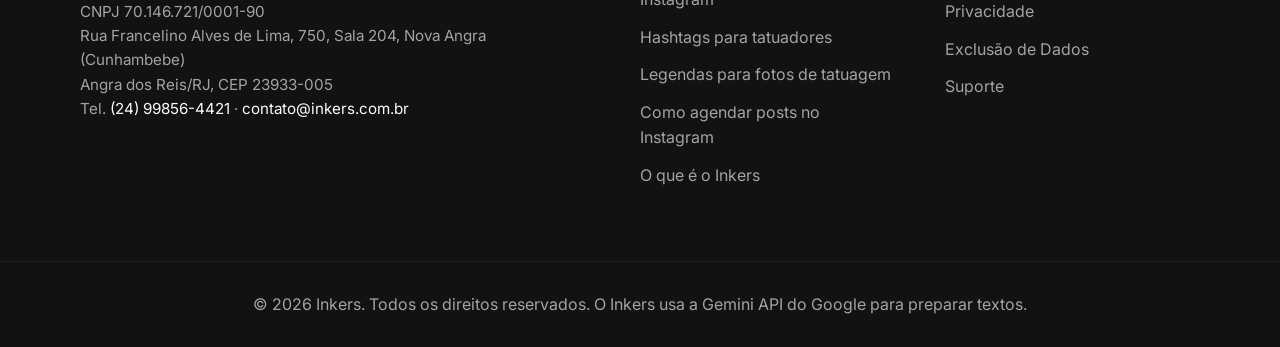
==== commit d611af23: "Guias: ilustrações nos parágrafos principais (10 SVGs originais) Bio do perfil, autorização, métrica" ====
--- a/como-agendar-posts-no-instagram.html
+++ b/como-agendar-posts-no-instagram.html
@@ -158,6 +158,10 @@
         </figure>
 
         <h2>Passo a passo: agendar pelo app do Instagram</h2>
+        <figure>
+            <img src="/assets/images/guias/passos-agendamento.svg" width="800" height="376" loading="lazy" alt="Cinco passos para agendar um post no app do Instagram">
+            <figcaption>O caminho no app, em cinco passos.</figcaption>
+        </figure>
         <ol>
             <li><strong>Passe a conta para profissional</strong> (empresa ou criador), se ainda não for. Em Configurações, procure "Tipo de conta e ferramentas". É gratuito.</li>
             <li><strong>Crie o post como de costume:</strong> escolha a foto ou o vídeo, edite e escreva a legenda.</li>
@@ -180,6 +184,10 @@
         <p>O <a href="/o-que-e-o-inkers">Inkers</a> é um aplicativo de marketing para tatuadores que cuida justamente desse preparo. Você manda a foto do trabalho; ele escreve a legenda no seu jeito de falar, sugere hashtags, escolhe dia e horário e monta o plano da semana. Você revisa e aprova com um toque, e só então o post é publicado no seu Instagram. Para isso o Inkers precisa de uma conta profissional do Instagram ligada a uma Página do Facebook, exigência da Meta.</p>
 
         <h2>Como escolher entre as opções</h2>
+        <figure>
+            <img src="/assets/images/guias/escolher-opcao.svg" width="800" height="284" loading="lazy" alt="Quem posta pouco usa o agendamento do Instagram, quem quer tudo no computador usa o Meta Business Suite e quem não tem tempo para preparar o conteúdo usa um aplicativo como o Inkers">
+            <figcaption>Qual opção combina com a sua rotina.</figcaption>
+        </figure>
         <ul>
             <li>Posta pouco e gosta de escrever: o agendamento do próprio Instagram basta.</li>
             <li>Quer ver tudo do Instagram e do Facebook num só lugar, no computador: Meta Business Suite.</li>
